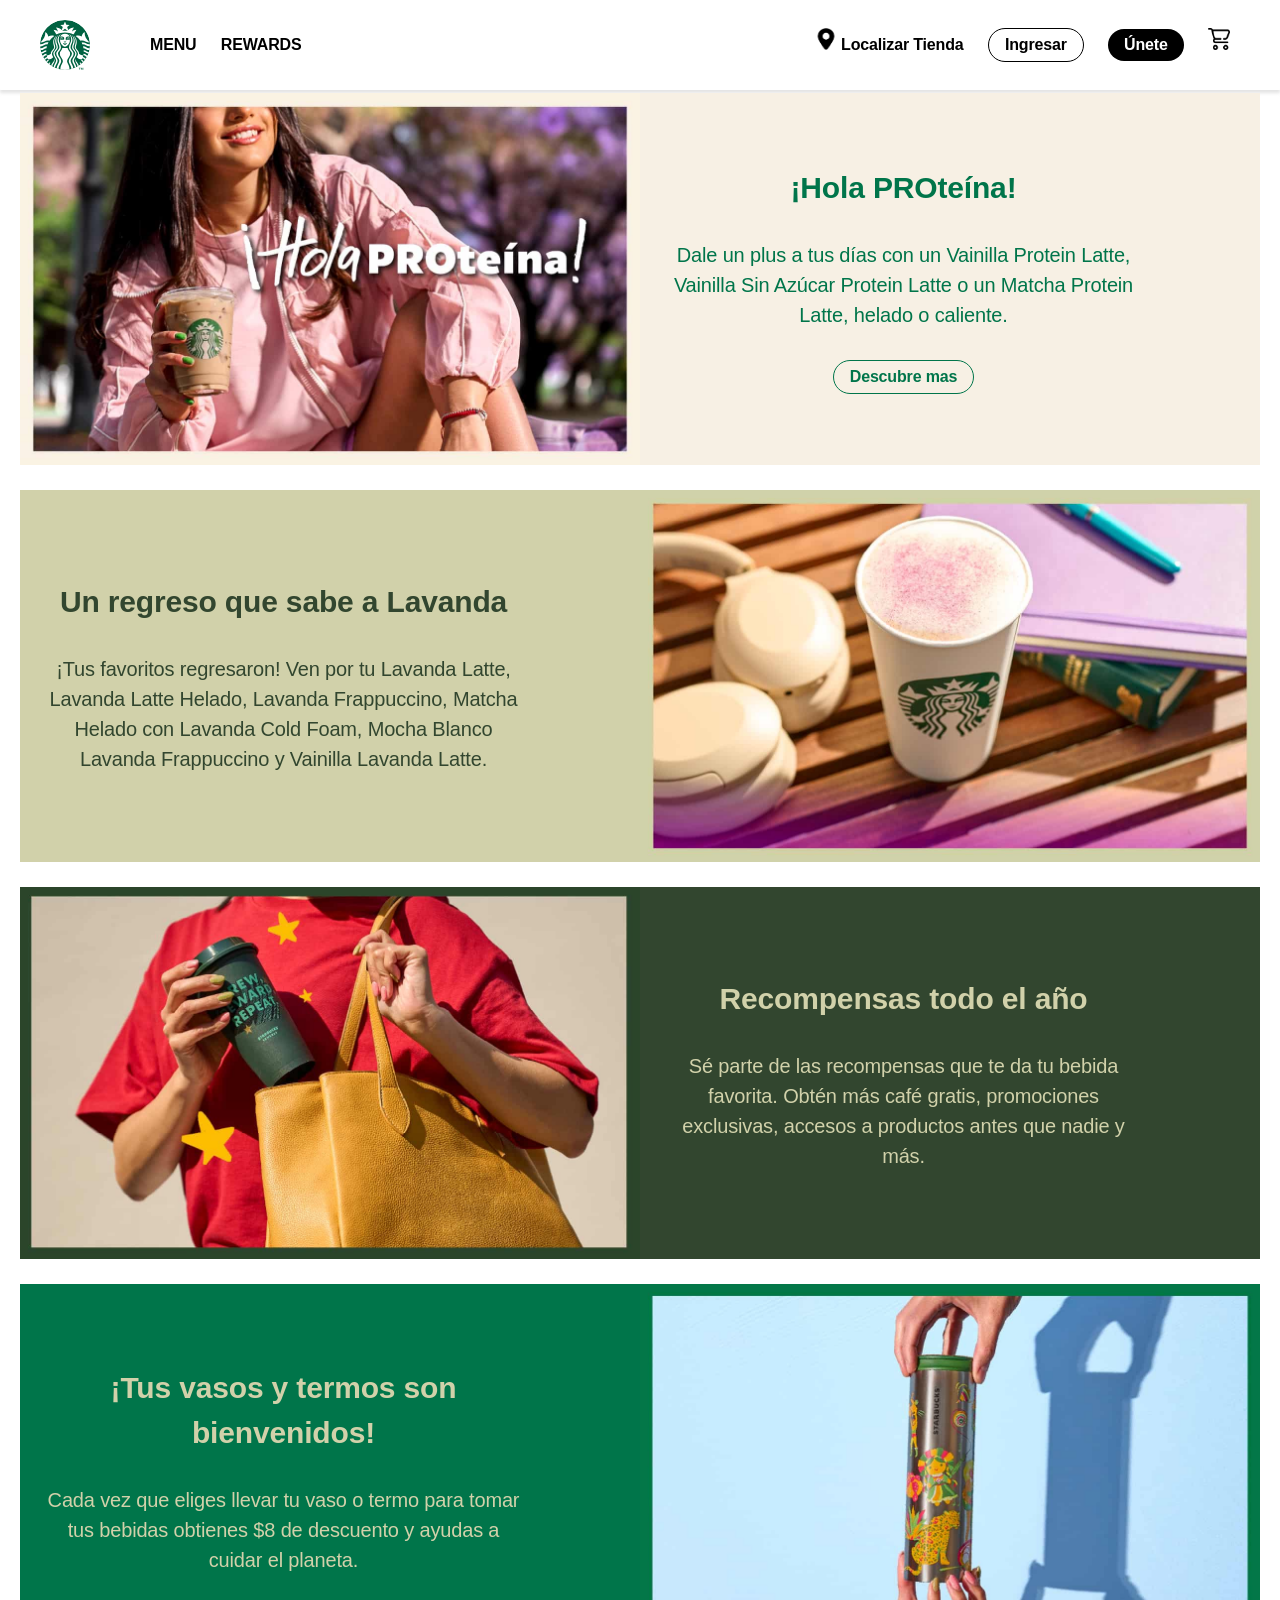
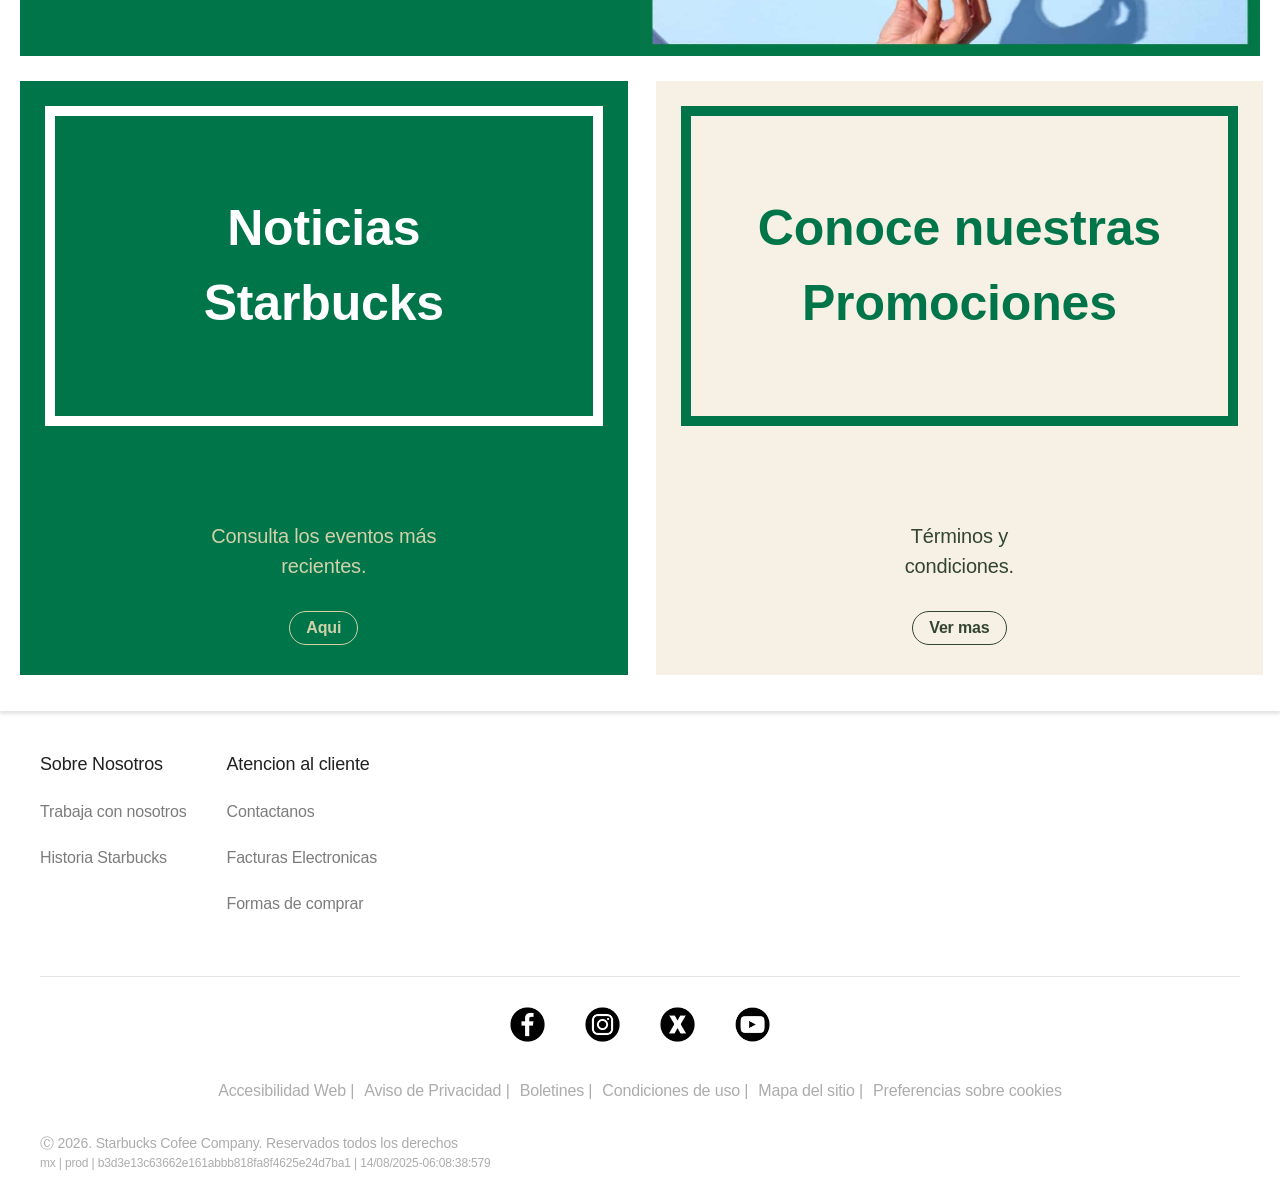
==== index.html @ e238e29e "v1.0" ====
<!DOCTYPE html>
<html lang="es">
<head>
    <link rel="stylesheet" href="css/estilos.css">
    <link rel="shortcut icon" href="css/logo.svg">
    <meta charset="UTF-8">
    <meta name="viewport" content="width=device-width, initial-scale=1.0">
    <title>Starbucks</title>
</head>
<body>
    <header class="caja"> <!--navegador-->
        <div class="cont">
            <div class="logo-header">
                <a href="index.html" class="logo">logo</a>
                <div class="main-menu">
                    <div class="menu"> <!-- parte de la izquierda -->
                        <a class="nav-a parte-izq" href="menu.html">MENU</a>
                        <a class="nav-a parte-izq" href="#">REWARDS</a>
                    </div>
                    <div class="menu"> <!-- parte de la derecha -->
                        <a class="nav-a" href="#"><img src="icons/maps.png"> Localizar Tienda</a>
                        <a class="btn-w" href="login.html" id="login_link">Ingresar</a>
                        <a class="btn-w" href="#" id="logout_link" onclick="logout()" style="display: none;">Cerrar sesion</a>
                        <a class="btn-b" href="#">Únete</a>
                        <a class="nav-a" href="carrito.html"><img src="icons/carrito.png"></a>
                    </div>
                </div>
            </div>
        </div>
    </header>
    <main class="caja">
        <div class="cont-main"> <!--cosa donde van las tarjetas-->
            <div class="card" id="card1"> <!--1ra tarjeta-->
                <div class="img">
                    <img src="img/cafe1.jpg">
                </div>
                <div class="text-cont">
                    <div class="text">
                        <h2>¡Hola PROteína!</h2>
                        <p>Dale un plus a tus días con un Vainilla Protein Latte, Vainilla Sin Azúcar Protein Latte o un Matcha Protein Latte, helado o caliente.</p>
                        <a href="#">Descubre mas</a>
                    </div>
                </div>
            </div>
            <div class="card reverse" id="card2"> <!--2da tarjeta-->
                <div class="img">
                    <img src="img/cafe2.jpg">
                </div>
                <div class="text-cont">
                    <div class="text">
                        <h2>Un regreso que sabe a Lavanda</h2>
                        <p>¡Tus favoritos regresaron! Ven por tu Lavanda Latte, Lavanda Latte Helado, Lavanda Frappuccino, Matcha Helado con Lavanda Cold Foam, 
                            Mocha Blanco Lavanda Frappuccino y Vainilla Lavanda Latte.</p>
                    </div>
                </div>
            </div>
            <div class="card" id="card3"> <!--3ra tarjeta-->
                <div class="img">
                    <img src="img/cafe3.jpg">
                </div>
                <div class="text-cont">
                    <div class="text">
                        <h2>Recompensas todo el año</h2>
                        <p>Sé parte de las recompensas que te da tu bebida favorita. Obtén más café gratis, promociones exclusivas, accesos a productos antes que nadie y más.</p>
                    </div>
                </div>
            </div>
            <div class="card reverse" id="card4"> <!--4ta tarjeta-->
                <div class="img">
                    <img src="img/cafe4.jpg">
                </div>
                <div class="text-cont">
                    <div class="text">
                        <h2>¡Tus vasos y termos son bienvenidos!</h2>
                        <p>Cada vez que eliges llevar tu vaso o termo para tomar tus bebidas obtienes $8 de descuento y ayudas a cuidar el planeta.</p>
                    </div>
                </div>
            </div>
            <div class="cont-card" >
                <div class="card-info" id="card5">
                    <div class="borde" id="borde1">
                        <h2>Noticias<br><strong>Starbucks</strong></h2>
                    </div>
                    <p>Consulta los eventos más <br>recientes.</p>
                    <a class="btn-v" href="#">Aqui</a>
                </div>
                <div class="card-info" id="card6">
                    <div class="borde" id="borde2">
                        <h2>Conoce nuestras<br><strong>Promociones</strong></h2>
                    </div>
                    <p>Términos y <br>condiciones.</p>
                    <a class="btn-c" href="#">Ver mas</a>
                </div>
            </div>
        </div>
        <script src="js/log_user.js"></script>
    </main>
    <footer class="caja">
        <div class="cont">
            <div class="sobre-nos"> <!--sobre nosotros-->
                <div class="sobre-cont">
                    <div class="sobre-titulo">
                        <h2>Sobre Nosotros</h2>
                    </div>
                    <div class="sobre-text">
                        <ul>
                            <li><a href="#">Trabaja con nosotros</a></li>
                            <li><a href="#">Historia Starbucks</a></li>
                        </ul>
                    </div>
                </div>
                <div class="sobre-cont">
                    <div class="sobre-titulo">
                        <h2>Atencion al cliente</h2>
                    </div>
                    <div class="sobre-text">
                        <ul>
                            <li><a href="#">Contactanos</a></li>
                            <li><a href="#">Facturas Electronicas</a></li>
                            <li><a href="#">Formas de comprar</a></li>
                        </ul>
                    </div>
                </div>
            </div>
            <hr>
            <div class="mas redes"> <!--redes sociales-->
                <ul>
                    <li><a href="#"><img src="icons/face.png"></a></li>
                    <li><a href="#"><img src="icons/insta.png"></a></li>
                    <li><a href="#"><img src="icons/x.png"></a></li>
                    <li><a href="#"><img src="icons/you.png"></a></li>
                </ul>
            </div>
            <div class="mas"> <!--mas botones-->
                <ul>
                    <li><a href="#">Accesibilidad Web |</a></li>
                    <li><a href="#">Aviso de Privacidad |</a></li>
                    <li><a href="#">Boletines |</a></li>
                    <li><a href="#">Condiciones de uso |</a></li>
                    <li><a href="#">Mapa del sitio |</a></li>
                    <li><a href="#">Preferencias sobre cookies</a></li>
                </ul>   
            </div>
            <i class="fi fi-brands-instagram"></i>
            <div class="fin">
                <h3>Ⓒ 2026. Starbucks Cofee Company. Reservados todos los derechos</h3>
                <h4>mx | prod | b3d3e13c63662e161abbb818fa8f4625e24d7ba1 | 14/08/2025-06:08:38:579</h4>
            </div>
        </div>
    </footer>
</body>
</html>
---- css/estilos.css ----
/* ------------------------------------------------------------- global ------------------------------------------------------------- */
* {
    margin: 0;
    box-sizing: border-box;
}

body {
    background-color: #fff;
    color: rgba(0, 0, 0, .87);
    font-family: SoDo Sans, Helvetica, Arial, sans-serif;
    font-weight: 400;
    font-size: 1rem;
    line-height: 1.5;
    letter-spacing: -.01em;
    min-width: 350px;
    margin: 0;
}

footer, header {
    display: block;
}

a {
    color: #007bff;
    text-decoration: none;
    background-color: transparent;
    cursor: pointer;
}

header, main, footer {
    padding-bottom: 20px;
    display: flex;
    justify-content: center;
    align-items: center;
}

.caja {
    box-shadow: 0 3px 3px rgba(202, 202, 202, 0.5);
    top: 0;
    left: 0;
    position: relative;
    width: 100%;
}

.cont {
    width: 100%;
    margin-top: 20px;
    padding-left: 20px;
    padding-right: 20px;
    max-width: 1240px;
}

/* ------------------------------------------------------------- header ------------------------------------------------------------- */
.logo-header {
    align-items: center;
    display: grid;
    grid-template-columns: 60px 1fr;
    grid-gap: 40px;
    gap: 40px;
    justify-content: space-between;
}

a.logo {
    background-image: url("logo.svg");
    background-color: transparent;
    background-repeat: no-repeat;
    text-indent: -9999em;
    background-position: 0 0;
    background-size: cover;
    display: block;
    height: 50px;
    width: 50px;
}

.main-menu {
    display: flex;
    justify-content: space-between;
    align-items: center;
}

.menu a {
    margin: 0 10px;
    text-decoration: none;
}

.nav-a {
    color: black;
    font-size: 16px;
    font-weight: 700;
}

.nav-a img {
    object-fit: cover;
    height: 22px;
    width: 22px;
}

.nav-a.parte-izq:hover {
    color: #115842;
}

.btn-w { /* boton blanco */
    display: inline-block;
    padding: 4px 16px 4px;
    background-color: #ffffff;
    color: black;
    text-decoration: none;
    border: 1px solid black;
    font-weight: bold;
    border-radius: 25px;
}

.btn-b { /* boton negro */
    display: inline-block;
    padding: 4px 16px 4px;
    background-color: black;
    color: white;
    text-decoration: none;
    font-weight: bold;
    border-radius: 25px;
}

/* ------------------------------------------------------------- pagina principal ------------------------------------------------------------- */
.cont-main {
    width: 100%;
    margin-top: 3px;
    padding-left: 20px;
    padding-right: 20px;
    max-width: 1450px;
}

.card {
    display: flex;
    align-items: center;
    justify-content: space-between;
    margin-bottom: 25px;
    background: white;
}

.card.reverse { /*tarjeta inversa*/
  flex-direction: row-reverse;
}

#card1{
    background-color: #f7f0e4;
    color: #00754a;
}

#card2{
    background-color: #d1d1aa;
    color: #32462f;
}

#card3{
    background-color: #32462f;
    color: #d1d1aa;
}

#card4{
    background-color: #00754a;
    color: #d1d1aa;
}

#card5{
    background-color: #00754a;
    color: #d1d1aa;
}

#card6{
    background-color: #f7f0e4;
    color: #32462f;
}

.img {
    max-width: 50%;
    height: 100%;
    display: flex;
}

.img img {
    width: 100%;
    object-fit: contain;
}

.text-cont {
    max-width: 50%;
    width: 100%;
    justify-items: center;
}

.text {
    flex: 1;
    padding: 0 20px;
    justify-items: center;
    text-align: center;
    width: 85%;
}

.text h2 {
    margin-bottom: 30px;
    font-size: 30px;
    font-weight: bold;
}

.text p {
    font-size: 20px;
}

.text a {
    margin-top: 30px;
    display: inline-block;
    padding: 4px 16px 4px;
    background-color: #f7f0e4;
    color: #00754a;
    text-decoration: none;
    border: 1px solid #00754a;
    font-weight: bold;
    border-radius: 25px;
}

.btn-v { /*boton verde*/
    margin-top: 30px;
    display: inline-block;
    padding: 4px 16px 4px;
    background-color: transparent;
    color: #d1d1aa;
    text-decoration: none;
    border: 1px solid #d1d1aa;
    font-weight: bold;
    border-radius: 25px;
}

.btn-c { /*boton claro*/
    margin-top: 30px;
    display: inline-block;
    padding: 4px 16px 4px;
    background-color: transparent;
    color: #32462f;
    text-decoration: none;
    border: 1px solid #32462f;
    font-weight: bold;
    border-radius: 25px;
}

.cont-card {
    display: grid;
    grid-template-columns: 49% 49%;
    gap: 28px;
    height: 580px;
    margin-bottom: 30px;
}

.card-info {
    padding: 25px 25px 30px;
    text-align: center;
}

.borde {
    border: 10px solid currentColor;
    padding: 75px 20px;
    margin-bottom: 95px;
}

#borde1{
    color: white;
}

#borde2{
    color: #00754a;
}

.card-info h2 {
    font-size: 50px;
}

.card-info h2 strong {
    font-size: 50px;
}

.card-info p {
    font-size: 20px;
}

/* ------------------------------------------------------------- footer ------------------------------------------------------------- */
.sobre-nos {
    display: flex;
    margin-bottom: 60px;
}

.sobre-cont {
    margin-bottom: 0;
    margin-right: 40px;
    margin-top: 20px;
    max-width: 190px;
}

.sobre-cont ul {
    list-style: none;
    padding: 0;
}

.sobre-titulo h2 {
    font-size: 18px;
    font-weight: 200;
    color: #212121;
}

.sobre-text ul li{
    font-size: 16px;
    text-decoration: none;
    margin-top: 22px;
}

.sobre-text ul li a {
    color: #7c7c7c;
}

.sobre-text ul li a:hover {
    color: #212121;
}

hr { /*esto es la ralla que casi no se ve*/
    border: none;
    height: 1px;
    background-color: #e4e4e4;
    margin: 20px 0;
}

.mas {
    margin: 30px 0 30px;
}

.mas ul {
    display: flex;              
    justify-content: center;   
    list-style: none;          
    padding: 0;
    margin: 0 0 20px 0;
}

.mas a img { /*esto es para las imagenes de redes sociales*/
    height: 35px;
    width: 35px;
    object-fit: cover;
    transition: 0.1s ease;
}

.mas a img:hover {
    opacity: 0.8;
    border-radius: 25px;
    transform: translateY(-3px);
}

.mas.redes li {
    margin: 0 20px;
}

.mas li {
    margin: 0 5px;   /*espacio entre los links de la parte de abajo*/
}

.mas li a {
    font-size: 16px;
    color: #acacac;
}

.mas li a:hover {
    color: #8a8a8a;
}

.fin {
    font-size: 12px;
    color: #acacac;
    justify-items: center;
}

h3, h4 {
    font-weight: lighter;
}
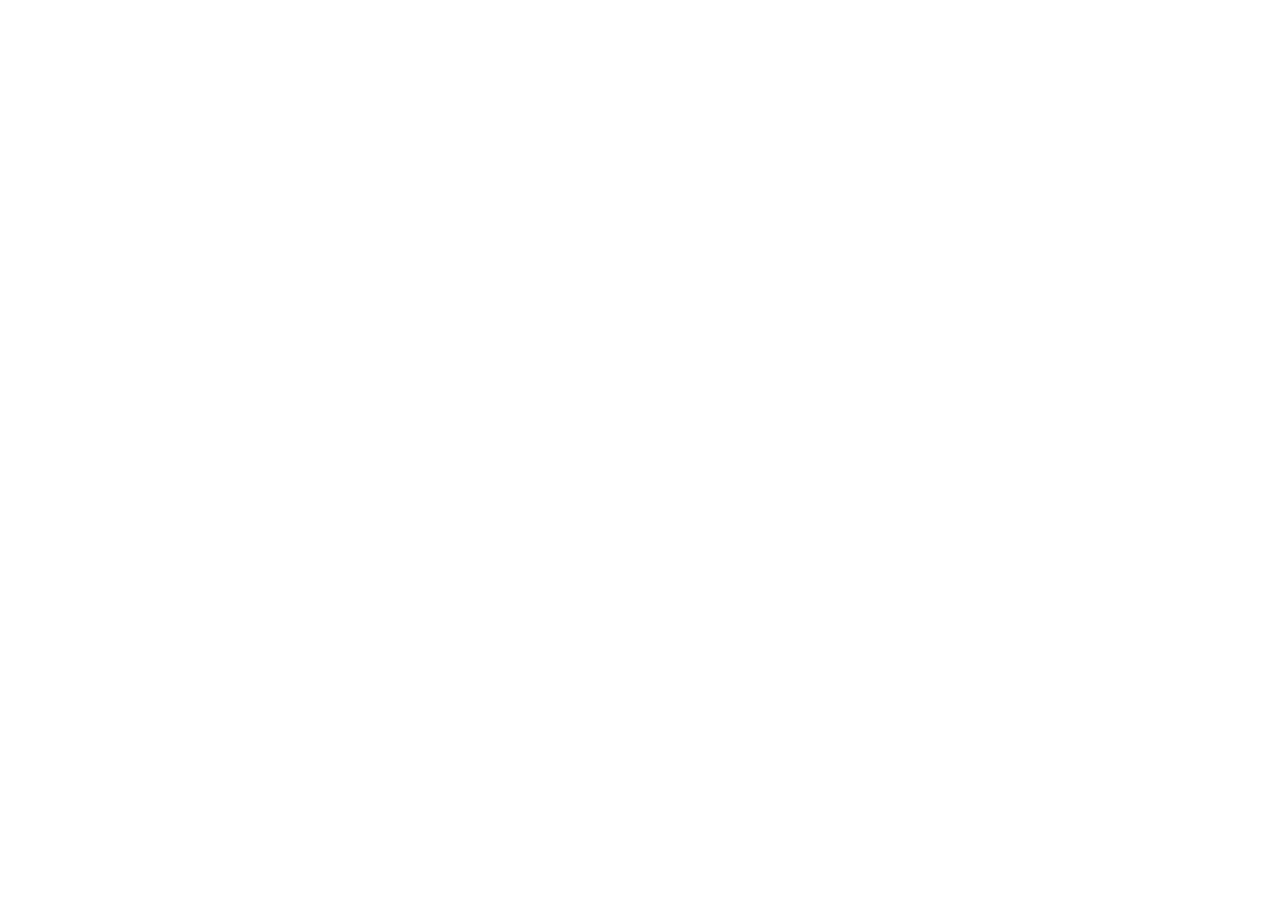
==== commit f61d4d85: "v4.3" ====
--- a/index.html
+++ b/index.html
@@ -1,152 +1,15 @@
 <!DOCTYPE html>
-<html lang="es">
+<html lang="en">
 <head>
-    <link rel="stylesheet" href="css/estilos.css">
-    <link rel="shortcut icon" href="css/logo.svg">
     <meta charset="UTF-8">
     <meta name="viewport" content="width=device-width, initial-scale=1.0">
     <title>Starbucks</title>
 </head>
 <body>
-    <header class="caja"> <!--navegador-->
-        <div class="cont">
-            <div class="logo-header">
-                <a href="index.html" class="logo">logo</a>
-                <div class="main-menu">
-                    <div class="menu"> <!-- parte de la izquierda -->
-                        <a class="nav-a parte-izq" href="menu.html">MENU</a>
-                        <a class="nav-a parte-izq" href="#">REWARDS</a>
-                    </div>
-                    <div class="menu"> <!-- parte de la derecha -->
-                        <a class="nav-a" href="#"><img src="icons/maps.png"> Localizar Tienda</a>
-                        <a class="btn-w" href="login.html" id="login_link">Ingresar</a>
-                        <a class="btn-w" href="#" id="logout_link" onclick="logout()" style="display: none;">Cerrar sesion</a>
-                        <a class="btn-b" href="#">Únete</a>
-                        <a class="nav-a" href="carrito.html"><img src="icons/carrito.png"></a>
-                    </div>
-                </div>
-            </div>
-        </div>
-    </header>
-    <main class="caja">
-        <div class="cont-main"> <!--cosa donde van las tarjetas-->
-            <div class="card" id="card1"> <!--1ra tarjeta-->
-                <div class="img">
-                    <img src="img/cafe1.jpg">
-                </div>
-                <div class="text-cont">
-                    <div class="text">
-                        <h2>¡Hola PROteína!</h2>
-                        <p>Dale un plus a tus días con un Vainilla Protein Latte, Vainilla Sin Azúcar Protein Latte o un Matcha Protein Latte, helado o caliente.</p>
-                        <a href="#">Descubre mas</a>
-                    </div>
-                </div>
-            </div>
-            <div class="card reverse" id="card2"> <!--2da tarjeta-->
-                <div class="img">
-                    <img src="img/cafe2.jpg">
-                </div>
-                <div class="text-cont">
-                    <div class="text">
-                        <h2>Un regreso que sabe a Lavanda</h2>
-                        <p>¡Tus favoritos regresaron! Ven por tu Lavanda Latte, Lavanda Latte Helado, Lavanda Frappuccino, Matcha Helado con Lavanda Cold Foam, 
-                            Mocha Blanco Lavanda Frappuccino y Vainilla Lavanda Latte.</p>
-                    </div>
-                </div>
-            </div>
-            <div class="card" id="card3"> <!--3ra tarjeta-->
-                <div class="img">
-                    <img src="img/cafe3.jpg">
-                </div>
-                <div class="text-cont">
-                    <div class="text">
-                        <h2>Recompensas todo el año</h2>
-                        <p>Sé parte de las recompensas que te da tu bebida favorita. Obtén más café gratis, promociones exclusivas, accesos a productos antes que nadie y más.</p>
-                    </div>
-                </div>
-            </div>
-            <div class="card reverse" id="card4"> <!--4ta tarjeta-->
-                <div class="img">
-                    <img src="img/cafe4.jpg">
-                </div>
-                <div class="text-cont">
-                    <div class="text">
-                        <h2>¡Tus vasos y termos son bienvenidos!</h2>
-                        <p>Cada vez que eliges llevar tu vaso o termo para tomar tus bebidas obtienes $8 de descuento y ayudas a cuidar el planeta.</p>
-                    </div>
-                </div>
-            </div>
-            <div class="cont-card" >
-                <div class="card-info" id="card5">
-                    <div class="borde" id="borde1">
-                        <h2>Noticias<br><strong>Starbucks</strong></h2>
-                    </div>
-                    <p>Consulta los eventos más <br>recientes.</p>
-                    <a class="btn-v" href="#">Aqui</a>
-                </div>
-                <div class="card-info" id="card6">
-                    <div class="borde" id="borde2">
-                        <h2>Conoce nuestras<br><strong>Promociones</strong></h2>
-                    </div>
-                    <p>Términos y <br>condiciones.</p>
-                    <a class="btn-c" href="#">Ver mas</a>
-                </div>
-            </div>
-        </div>
-        <script src="js/log_user.js"></script>
-    </main>
-    <footer class="caja">
-        <div class="cont">
-            <div class="sobre-nos"> <!--sobre nosotros-->
-                <div class="sobre-cont">
-                    <div class="sobre-titulo">
-                        <h2>Sobre Nosotros</h2>
-                    </div>
-                    <div class="sobre-text">
-                        <ul>
-                            <li><a href="#">Trabaja con nosotros</a></li>
-                            <li><a href="#">Historia Starbucks</a></li>
-                        </ul>
-                    </div>
-                </div>
-                <div class="sobre-cont">
-                    <div class="sobre-titulo">
-                        <h2>Atencion al cliente</h2>
-                    </div>
-                    <div class="sobre-text">
-                        <ul>
-                            <li><a href="#">Contactanos</a></li>
-                            <li><a href="#">Facturas Electronicas</a></li>
-                            <li><a href="#">Formas de comprar</a></li>
-                        </ul>
-                    </div>
-                </div>
-            </div>
-            <hr>
-            <div class="mas redes"> <!--redes sociales-->
-                <ul>
-                    <li><a href="#"><img src="icons/face.png"></a></li>
-                    <li><a href="#"><img src="icons/insta.png"></a></li>
-                    <li><a href="#"><img src="icons/x.png"></a></li>
-                    <li><a href="#"><img src="icons/you.png"></a></li>
-                </ul>
-            </div>
-            <div class="mas"> <!--mas botones-->
-                <ul>
-                    <li><a href="#">Accesibilidad Web |</a></li>
-                    <li><a href="#">Aviso de Privacidad |</a></li>
-                    <li><a href="#">Boletines |</a></li>
-                    <li><a href="#">Condiciones de uso |</a></li>
-                    <li><a href="#">Mapa del sitio |</a></li>
-                    <li><a href="#">Preferencias sobre cookies</a></li>
-                </ul>   
-            </div>
-            <i class="fi fi-brands-instagram"></i>
-            <div class="fin">
-                <h3>Ⓒ 2026. Starbucks Cofee Company. Reservados todos los derechos</h3>
-                <h4>mx | prod | b3d3e13c63662e161abbb818fa8f4625e24d7ba1 | 14/08/2025-06:08:38:579</h4>
-            </div>
-        </div>
-    </footer>
+    <script>
+        window.addEventListener('load', (event) => {
+            window.location.href = "php/index.php";
+        });
+    </script>
 </body>
 </html>
